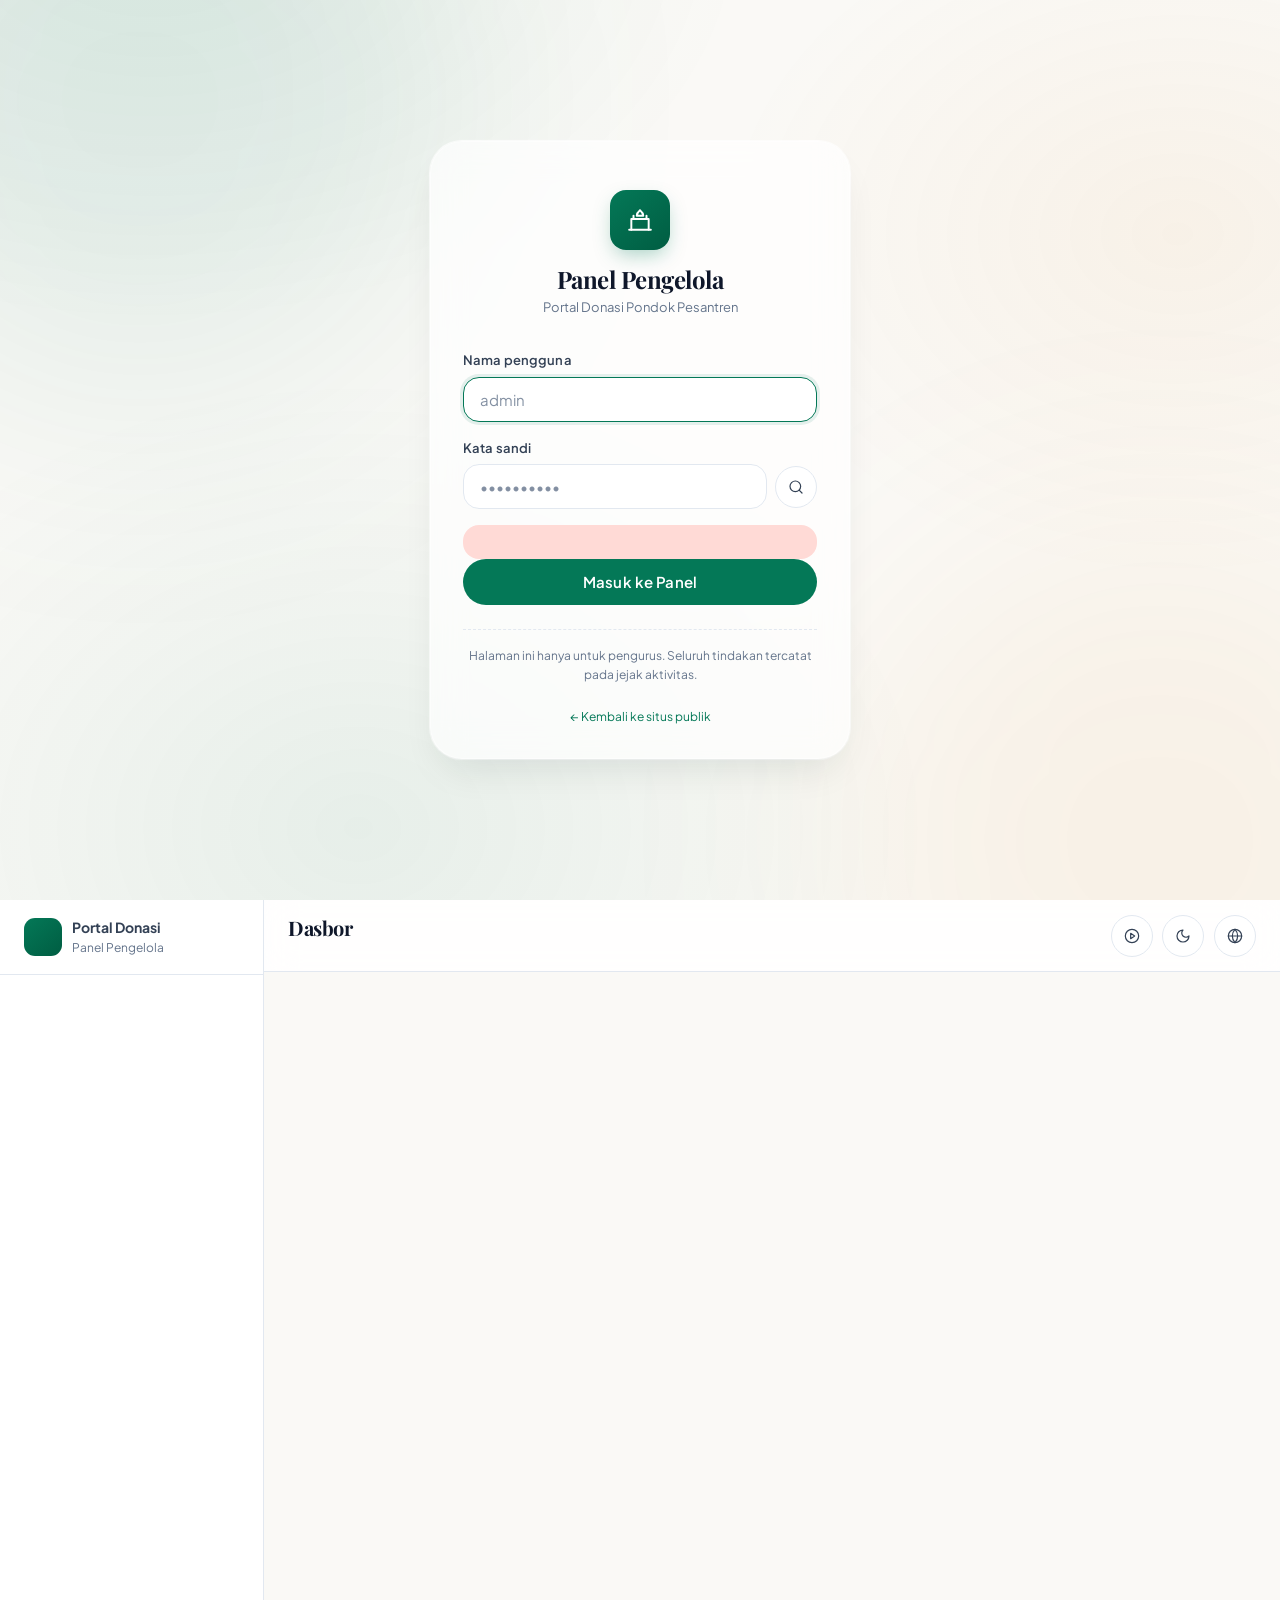
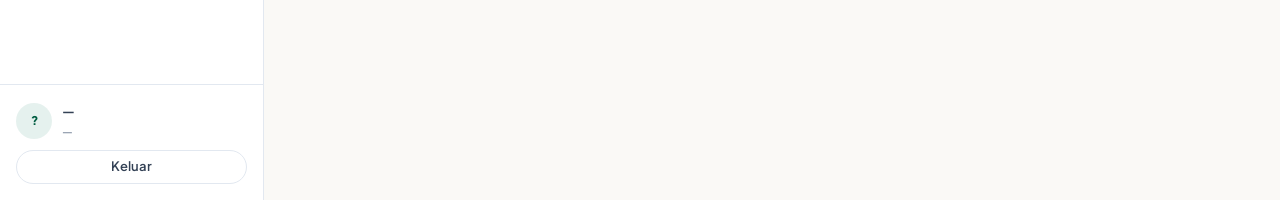
==== panel/index.html @ 5d36522c "Pemasangan pertama" ====
<!DOCTYPE html>
<html lang="id" data-tema="terang">
<head>
<meta charset="utf-8">
<meta name="viewport" content="width=device-width, initial-scale=1">
<title>Panel Pengelola — Portal Donasi</title>
<meta name="robots" content="noindex, nofollow">
<meta name="theme-color" content="#047857">
<link rel="icon" href="data:image/svg+xml,<svg xmlns='http://www.w3.org/2000/svg' viewBox='0 0 100 100'><text y='.9em' font-size='90'>🕌</text></svg>">

<link rel="preconnect" href="https://fonts.googleapis.com">
<link rel="preconnect" href="https://fonts.gstatic.com" crossorigin>
<link href="https://fonts.googleapis.com/css2?family=Playfair+Display:wght@600;700&family=Plus+Jakarta+Sans:wght@400;500;600;700;800&display=swap" rel="stylesheet">
<link rel="stylesheet" href="../assets/css/base.css">
<link rel="stylesheet" href="panel.css">
</head>

<body class="panel-body">

<!-- ======================================================= LAYAR MASUK -->
<div id="layar-masuk" class="masuk-layar" hidden>
  <div class="masuk-latar" aria-hidden="true">
    <span class="masuk-cahaya masuk-cahaya-1"></span>
    <span class="masuk-cahaya masuk-cahaya-2"></span>
  </div>

  <div class="masuk-kartu kaca">
    <div class="masuk-kepala">
      <span class="masuk-lambang" id="masuk-lambang"></span>
      <h1 id="masuk-judul">Panel Pengelola</h1>
      <p class="redup kecil" id="masuk-sub">Portal Donasi Pondok Pesantren</p>
    </div>

    <form id="form-masuk" novalidate>
      <div class="bidang">
        <label for="m-username">Nama pengguna</label>
        <input type="text" id="m-username" name="username" autocomplete="username"
               placeholder="admin" required autocapitalize="none" spellcheck="false">
      </div>

      <div class="bidang">
        <label for="m-sandi">Kata sandi</label>
        <div class="bidang-gabung">
          <input type="password" id="m-sandi" name="password" autocomplete="current-password"
                 placeholder="••••••••••" required>
          <button type="button" class="tombol-bulat" id="m-lihat" aria-label="Tampilkan kata sandi"></button>
        </div>
      </div>

      <div class="pesan pesan-galat" id="m-galat" hidden></div>

      <button type="submit" class="tombol tombol-primer tombol-penuh" id="m-kirim">Masuk ke Panel</button>
    </form>

    <div class="masuk-kaki">
      <p class="mini redup" id="masuk-catatan"></p>
      <a class="mini" href="../index.html">← Kembali ke situs publik</a>
    </div>
  </div>
</div>

<!-- ====================================================== KERANGKA PANEL -->
<div id="kerangka" class="panel-kerangka" hidden>

  <aside class="sisi" id="sisi">
    <div class="sisi-kepala">
      <span class="sisi-lambang" id="sisi-lambang"></span>
      <span class="lajur" style="min-width:0">
        <b id="sisi-nama">Portal Donasi</b>
        <span class="mini redup">Panel Pengelola</span>
      </span>
      <button type="button" class="tombol-bulat hanya-hp" id="sisi-tutup" aria-label="Tutup menu"></button>
    </div>

    <nav class="sisi-menu" id="sisi-menu" aria-label="Menu panel"></nav>

    <div class="sisi-kaki">
      <div class="baris" style="gap:.6rem">
        <span class="avatar" id="aku-avatar">?</span>
        <span class="lajur tumbuh" style="min-width:0">
          <b class="kecil" id="aku-nama">—</b>
          <span class="mini redup" id="aku-peran">—</span>
        </span>
      </div>
      <button type="button" class="tombol tombol-lembut tombol-penuh tombol-kecil" id="tombol-keluar">Keluar</button>
    </div>
  </aside>

  <div class="tirai" id="tirai" hidden></div>

  <div class="utama">
    <header class="bar">
      <button type="button" class="tombol-bulat hanya-hp" id="sisi-buka" aria-label="Buka menu"></button>
      <div class="lajur tumbuh" style="min-width:0">
        <h1 id="bar-judul">Dasbor</h1>
        <p class="mini redup" id="bar-sub"></p>
      </div>
      <button type="button" class="tombol-bulat" id="tombol-segar" aria-label="Muat ulang data"></button>
      <button type="button" class="tombol-bulat" id="tombol-tema" aria-label="Ganti tema"></button>
      <a class="tombol-bulat" href="../index.html" target="_blank" rel="noopener" aria-label="Lihat situs publik" id="tombol-situs"></a>
    </header>

    <main id="isi" class="isi" tabindex="-1"></main>
  </div>
</div>

<div id="toast-wadah"></div>
<div id="modal-wadah"></div>

<script src="../assets/js/config.js"></script>
<script src="../assets/js/api.js"></script>
<script src="../assets/js/ui.js"></script>
<script src="js/inti.js"></script>
<script src="js/dashboard.js"></script>
<script src="js/donasi.js"></script>
<script src="js/program.js"></script>
<script src="js/konten.js"></script>
<script src="js/crm.js"></script>
<script src="js/sistem.js"></script>
<script src="js/mulai.js"></script>
</body>
</html>
---- assets/css/base.css ----
/* ============================================================================
   base.css — Fondasi Desain "Hikmah Modern Sanctuary"
   ----------------------------------------------------------------------------
   Seluruh warna, ukuran huruf, jarak, dan lengkungan diambil langsung dari
   DESIGN.md dan dipakai sebagai CSS variable. Berkas lain hanya MEMAKAI token
   di sini, tidak pernah menulis nilai warna atau ukuran sendiri.
   ============================================================================ */

/* ---------------------------------------------------------------- Token */
:root {
  /* Kanvas & permukaan */
  --canvas: #FAF9F6;
  --canvas-alt: #F8FAFC;
  --permukaan: #FFFFFF;
  --permukaan-lembut: #F1F5F9;

  /* Warna merek */
  --primer: #047857;
  --primer-pekat: #005D42;
  --primer-terang: #10B981;
  --primer-samar: rgba(4, 120, 87, 0.10);
  --emas: #D97706;
  --emas-tua: #CA8A04;
  --emas-samar: rgba(217, 119, 6, 0.12);

  /* Teks */
  --teks: #334155;
  --teks-kuat: #0F172A;
  --teks-redup: #64748B;
  --teks-balik: #FFFFFF;

  /* Garis & status */
  --garis: #E2E8F0;
  --garis-lembut: rgba(15, 23, 42, 0.06);
  --sukses: #047857;
  --sukses-latar: #ECFDF5;
  --galat: #BA1A1A;
  --galat-latar: #FFDAD6;
  --ingat: #B45309;
  --ingat-latar: #FEF3C7;

  /* Kaca */
  --kaca: rgba(255, 255, 255, 0.70);
  --kaca-tepi: rgba(255, 255, 255, 0.50);
  --kaca-tinggi: rgba(255, 255, 255, 0.85);
  --blur: 16px;
  --blur-tinggi: 24px;

  /* Cahaya latar */
  --sinar-primer: rgba(4, 120, 87, 0.08);
  --sinar-emas: rgba(217, 119, 6, 0.06);

  /* Bayangan */
  --bayang-1: 0 10px 30px -10px rgba(4, 120, 87, 0.08);
  --bayang-2: 0 20px 40px -15px rgba(2, 44, 34, 0.12), 0 0 1px 1px rgba(255, 255, 255, 0.8);
  --bayang-tombol: 0 8px 20px -4px rgba(4, 120, 87, 0.35);
  --bayang-emas: 0 8px 20px -4px rgba(217, 119, 6, 0.32);

  /* Lengkungan */
  --r-sm: 0.5rem;
  --r-md: 1rem;
  --r-lg: 1.5rem;
  --r-xl: 2rem;
  --r-2xl: 3rem;
  --r-pil: 9999px;

  /* Jarak */
  --s-xs: 0.25rem;
  --s-sm: 0.5rem;
  --s-md: 1rem;
  --s-lg: 1.5rem;
  --s-xl: 2rem;
  --s-2xl: 3rem;
  --s-3xl: 4.5rem;
  --tepi: 2rem;
  --tepi-hp: 1rem;
  --selang: 1.5rem;

  /* Huruf */
  --judul: 'Playfair Display', Georgia, 'Times New Roman', serif;
  --badan: 'Plus Jakarta Sans', 'Inter', system-ui, -apple-system, 'Segoe UI', sans-serif;

  --lebar-maks: 1280px;
  --tinggi-navbar: 72px;
}

/* ---------------------------------------------------------------- Gelap */
:root[data-tema="gelap"] {
  --canvas: #022C22;
  --canvas-alt: #0F172A;
  --permukaan: rgba(255, 255, 255, 0.045);
  --permukaan-lembut: rgba(255, 255, 255, 0.07);

  --primer: #10B981;
  --primer-pekat: #047857;
  --primer-terang: #34D399;
  --primer-samar: rgba(16, 185, 129, 0.14);
  --emas: #F59E0B;
  --emas-tua: #EAB308;
  --emas-samar: rgba(245, 158, 11, 0.16);

  --teks: #E2E8F0;
  --teks-kuat: #F8FAFC;
  --teks-redup: #94A3B8;

  --garis: rgba(255, 255, 255, 0.12);
  --garis-lembut: rgba(255, 255, 255, 0.08);
  --sukses-latar: rgba(16, 185, 129, 0.14);
  --galat: #FF8A80;
  --galat-latar: rgba(255, 138, 128, 0.14);
  --ingat: #FBBF24;
  --ingat-latar: rgba(251, 191, 36, 0.14);

  --kaca: rgba(255, 255, 255, 0.06);
  --kaca-tepi: rgba(255, 255, 255, 0.12);
  --kaca-tinggi: rgba(255, 255, 255, 0.10);

  --sinar-primer: rgba(16, 185, 129, 0.10);
  --sinar-emas: rgba(245, 158, 11, 0.07);

  --bayang-1: 0 10px 30px -10px rgba(0, 0, 0, 0.5);
  --bayang-2: 0 20px 40px -15px rgba(0, 0, 0, 0.55);
  --bayang-tombol: 0 8px 20px -4px rgba(16, 185, 129, 0.28);
  --bayang-emas: 0 8px 20px -4px rgba(245, 158, 11, 0.26);
}

/* ---------------------------------------------------------------- Dasar */
*, *::before, *::after { box-sizing: border-box; }

html { -webkit-text-size-adjust: 100%; scroll-behavior: smooth; }

body {
  margin: 0;
  background: var(--canvas);
  color: var(--teks);
  font-family: var(--badan);
  font-size: 16px;
  line-height: 1.6;
  -webkit-font-smoothing: antialiased;
  overflow-x: hidden;
}

/* Cahaya latar lembut di belakang seluruh halaman */
body::before {
  content: '';
  position: fixed;
  inset: 0;
  z-index: 0;
  pointer-events: none;
  background:
    radial-gradient(60rem 40rem at 12% -8%, var(--sinar-primer), transparent 62%),
    radial-gradient(48rem 36rem at 92% 26%, var(--sinar-emas), transparent 60%),
    radial-gradient(56rem 44rem at 28% 92%, var(--sinar-primer), transparent 64%);
}
:root[data-tema="gelap"] body {
  background: linear-gradient(170deg, #022C22 0%, #04362A 45%, #0F172A 100%);
  background-attachment: fixed;
}

h1, h2, h3, h4 {
  font-family: var(--judul);
  color: var(--teks-kuat);
  font-weight: 700;
  margin: 0 0 var(--s-sm);
  line-height: 1.2;
  letter-spacing: -0.015em;
}
h1 { font-size: clamp(2.125rem, 5vw, 3.5rem); line-height: 1.12; letter-spacing: -0.02em; }
h2 { font-size: clamp(1.75rem, 3.4vw, 2.5rem); }
h3 { font-size: 1.75rem; }
h4 { font-family: var(--badan); font-size: 1.375rem; font-weight: 700; }

p { margin: 0 0 var(--s-md); }
a { color: var(--primer); text-decoration: none; }
a:hover { text-decoration: underline; }
img { max-width: 100%; display: block; }

/* Angka donasi tidak boleh bergeser saat berubah */
.angka, .nominal, .statistik-nilai, .progres-teks, td.angka {
  font-variant-numeric: tabular-nums;
  font-feature-settings: 'tnum' 1;
}

::selection { background: var(--primer); color: #fff; }

:focus-visible {
  outline: 3px solid var(--primer);
  outline-offset: 2px;
  border-radius: var(--r-sm);
}

/* ---------------------------------------------------------------- Tata letak */
.wadah {
  width: 100%;
  max-width: var(--lebar-maks);
  margin: 0 auto;
  padding: 0 var(--tepi-hp);
  position: relative;
  z-index: 1;
}
@media (min-width: 1024px) { .wadah { padding: 0 var(--tepi); } }

.bagian { padding: var(--s-2xl) 0; position: relative; z-index: 1; }
@media (min-width: 768px) { .bagian { padding: var(--s-3xl) 0; } }

.bagian-alt { background: var(--canvas-alt); }
:root[data-tema="gelap"] .bagian-alt { background: rgba(255, 255, 255, 0.02); }

.kisi { display: grid; gap: var(--selang); }
.kisi-2 { grid-template-columns: 1fr; }
.kisi-3 { grid-template-columns: 1fr; }
.kisi-4 { grid-template-columns: 1fr; }
@media (min-width: 640px) {
  .kisi-2, .kisi-4 { grid-template-columns: repeat(2, 1fr); }
}
@media (min-width: 1024px) {
  .kisi-3 { grid-template-columns: repeat(3, 1fr); }
  .kisi-4 { grid-template-columns: repeat(4, 1fr); }
}

.lajur { display: flex; flex-direction: column; }
.baris { display: flex; align-items: center; gap: var(--s-sm); }
.baris-sela { display: flex; align-items: center; justify-content: space-between; gap: var(--s-md); flex-wrap: wrap; }
.tumbuh { flex: 1; }

/* ---------------------------------------------------------------- Kaca */
.kaca {
  background: var(--kaca);
  border: 1px solid var(--kaca-tepi);
  backdrop-filter: blur(var(--blur));
  -webkit-backdrop-filter: blur(var(--blur));
  border-radius: var(--r-lg);
  box-shadow: var(--bayang-1);
}
.kaca-tinggi {
  background: var(--kaca-tinggi);
  border: 1px solid var(--kaca-tepi);
  backdrop-filter: blur(var(--blur-tinggi));
  -webkit-backdrop-filter: blur(var(--blur-tinggi));
  border-radius: var(--r-lg);
  box-shadow: var(--bayang-2);
}
:root[data-tema="gelap"] .kaca,
:root[data-tema="gelap"] .kaca-tinggi { box-shadow: var(--bayang-1), inset 0 1px 1px rgba(255, 255, 255, 0.08); }

.kartu {
  background: var(--permukaan);
  border: 1px solid var(--garis);
  border-radius: var(--r-lg);
  box-shadow: var(--bayang-1);
  transition: box-shadow .25s ease, transform .25s ease;
}
.kartu-naik:hover { box-shadow: var(--bayang-2); transform: translateY(-3px); }
.kartu-isi { padding: var(--s-lg); }

/* ---------------------------------------------------------------- Tombol */
.tombol {
  display: inline-flex;
  align-items: center;
  justify-content: center;
  gap: var(--s-sm);
  padding: 0.8rem 1.6rem;
  border-radius: var(--r-pil);
  border: 1.5px solid transparent;
  font-family: var(--badan);
  font-size: 0.9375rem;
  font-weight: 600;
  letter-spacing: 0.01em;
  cursor: pointer;
  text-decoration: none;
  transition: transform .18s ease, box-shadow .25s ease, background .2s ease, color .2s ease;
  line-height: 1.2;
}
.tombol:hover { text-decoration: none; }
.tombol:active { transform: scale(0.98); }
.tombol[disabled], .tombol[aria-disabled="true"] { opacity: .55; cursor: not-allowed; transform: none; }

.tombol-primer { background: var(--primer); color: #fff; }
.tombol-primer:hover { box-shadow: var(--bayang-tombol); }
:root[data-tema="gelap"] .tombol-primer { color: #03241B; }

.tombol-emas {
  background: linear-gradient(100deg, var(--emas), var(--emas-tua));
  color: #fff;
}
:root[data-tema="gelap"] .tombol-emas { color: #2F1500; }
.tombol-emas:hover { box-shadow: var(--bayang-emas); }

.tombol-hantu {
  background: transparent;
  color: var(--primer);
  border-color: var(--primer);
}
.tombol-hantu:hover { background: var(--primer-samar); }

.tombol-lembut {
  background: var(--permukaan);
  color: var(--teks);
  border-color: var(--garis);
}
.tombol-lembut:hover { background: var(--permukaan-lembut); }

.tombol-kecil { padding: 0.5rem 1rem; font-size: 0.8125rem; }
.tombol-penuh { width: 100%; }

.tombol-bulat {
  width: 42px; height: 42px; padding: 0;
  border-radius: var(--r-pil);
  background: var(--permukaan);
  border: 1px solid var(--garis);
  color: var(--teks);
  display: inline-flex; align-items: center; justify-content: center;
  cursor: pointer;
}
.tombol-bulat:hover { background: var(--permukaan-lembut); }

/* ---------------------------------------------------------------- Lencana */
.lencana {
  display: inline-flex;
  align-items: center;
  gap: var(--s-xs);
  padding: 0.3rem 0.75rem;
  border-radius: var(--r-pil);
  font-size: 0.75rem;
  font-weight: 700;
  letter-spacing: 0.03em;
  background: var(--primer-samar);
  color: var(--primer);
  white-space: nowrap;
}
.lencana-emas { background: var(--emas-samar); color: var(--emas); }
.lencana-netral { background: var(--permukaan-lembut); color: var(--teks-redup); }
.lencana-sukses { background: var(--sukses-latar); color: var(--sukses); }
.lencana-ingat { background: var(--ingat-latar); color: var(--ingat); }
.lencana-galat { background: var(--galat-latar); color: var(--galat); }

.label-atas {
  font-size: 0.6875rem;
  font-weight: 700;
  letter-spacing: 0.12em;
  text-transform: uppercase;
  color: var(--primer);
  margin-bottom: var(--s-xs);
  display: block;
}

/* ---------------------------------------------------------------- Formulir */
.bidang { display: flex; flex-direction: column; gap: 0.375rem; margin-bottom: var(--s-md); }
.bidang > label {
  font-size: 0.8125rem;
  font-weight: 600;
  color: var(--teks);
  letter-spacing: 0.01em;
}
.bidang .bantu { font-size: 0.75rem; color: var(--teks-redup); }
.bidang .galat-pesan { font-size: 0.75rem; color: var(--galat); font-weight: 600; }
.wajib { color: var(--galat); }

input[type="text"], input[type="email"], input[type="tel"], input[type="number"],
input[type="date"], input[type="search"], input[type="password"], select, textarea {
  width: 100%;
  padding: 0.75rem 1rem;
  font-family: var(--badan);
  font-size: 0.9375rem;
  color: var(--teks);
  background: var(--permukaan);
  border: 1.5px solid var(--garis);
  border-radius: var(--r-md);
  transition: border-color .2s ease, box-shadow .2s ease;
}
textarea { border-radius: var(--r-md); resize: vertical; min-height: 92px; }
input:focus, select:focus, textarea:focus {
  outline: none;
  border-color: var(--primer);
  box-shadow: 0 0 0 3px var(--primer-samar);
}
input[aria-invalid="true"], textarea[aria-invalid="true"] { border-color: var(--galat); }
input::placeholder, textarea::placeholder { color: var(--teks-redup); opacity: .8; }

.centang { display: flex; align-items: flex-start; gap: var(--s-sm); cursor: pointer; }
.centang input { width: 18px; height: 18px; accent-color: var(--primer); margin-top: 2px; flex: none; cursor: pointer; }
.centang span { font-size: 0.8125rem; color: var(--teks); }

/* Chip nominal cepat */
.chip-nominal {
  padding: 0.65rem 0.5rem;
  border-radius: var(--r-pil);
  border: 1.5px solid var(--kaca-tepi);
  background: var(--kaca);
  color: var(--teks);
  font-weight: 600;
  font-size: 0.875rem;
  font-variant-numeric: tabular-nums;
  cursor: pointer;
  transition: all .18s ease;
}
.chip-nominal:hover { border-color: var(--primer); color: var(--primer); }
.chip-nominal[aria-pressed="true"] {
  background: var(--primer);
  color: #fff;
  border-color: var(--primer);
  box-shadow: 0 0 0 2px var(--primer), 0 4px 12px rgba(4, 120, 87, .2);
}
:root[data-tema="gelap"] .chip-nominal[aria-pressed="true"] { color: #03241B; }

/* Tab kategori bergaya pil */
.tab-pil {
  display: inline-flex;
  gap: 2px;
  padding: 4px;
  border-radius: var(--r-pil);
  background: rgba(15, 23, 42, 0.04);
  overflow-x: auto;
  max-width: 100%;
  scrollbar-width: none;
}
.tab-pil::-webkit-scrollbar { display: none; }
:root[data-tema="gelap"] .tab-pil { background: rgba(255, 255, 255, 0.05); }
.tab-pil button {
  padding: 0.5rem 1rem;
  border: 0;
  border-radius: var(--r-pil);
  background: transparent;
  color: var(--teks-redup);
  font-family: var(--badan);
  font-size: 0.8125rem;
  font-weight: 600;
  cursor: pointer;
  white-space: nowrap;
  transition: all .2s ease;
}
.tab-pil button:hover { color: var(--teks); }
.tab-pil button[aria-selected="true"] {
  background: var(--permukaan);
  color: var(--primer);
  box-shadow: 0 2px 8px rgba(0, 0, 0, .06);
}
:root[data-tema="gelap"] .tab-pil button[aria-selected="true"] { background: rgba(255, 255, 255, .12); }

/* ---------------------------------------------------------------- Progres */
.progres {
  height: 8px;
  border-radius: var(--r-pil);
  background: var(--permukaan-lembut);
  overflow: hidden;
}
.progres > i {
  display: block;
  height: 100%;
  border-radius: var(--r-pil);
  background: linear-gradient(90deg, var(--primer), var(--primer-terang));
  width: 0;
  transition: width .9s cubic-bezier(.22, 1, .36, 1);
}
.progres-emas > i { background: linear-gradient(90deg, var(--emas), var(--emas-tua)); }

/* ---------------------------------------------------------------- Ikon */
.ikon { width: 20px; height: 20px; flex: none; fill: none; stroke: currentColor; stroke-width: 1.8; stroke-linecap: round; stroke-linejoin: round; }
.ikon-sm { width: 16px; height: 16px; }
.ikon-lg { width: 26px; height: 26px; }
.ikon-wadah {
  width: 48px; height: 48px;
  border-radius: var(--r-pil);
  display: inline-flex; align-items: center; justify-content: center;
  background: var(--primer-samar); color: var(--primer);
  flex: none;
}
.ikon-wadah-emas { background: var(--emas-samar); color: var(--emas); }

/* ---------------------------------------------------------------- Pesan */
.pesan {
  display: flex;
  gap: var(--s-sm);
  padding: var(--s-md);
  border-radius: var(--r-md);
  font-size: 0.875rem;
  border: 1px solid transparent;
}
.pesan-info { background: var(--primer-samar); color: var(--primer); border-color: var(--primer-samar); }
.pesan-ingat { background: var(--ingat-latar); color: var(--ingat); }
.pesan-galat { background: var(--galat-latar); color: var(--galat); }
.pesan-sukses { background: var(--sukses-latar); color: var(--sukses); }

/* Toast */
#toast-wadah {
  position: fixed;
  left: 50%;
  bottom: 24px;
  transform: translateX(-50%);
  z-index: 200;
  display: flex;
  flex-direction: column;
  gap: var(--s-sm);
  width: min(440px, calc(100vw - 32px));
  pointer-events: none;
}
.toast {
  pointer-events: auto;
  padding: 0.85rem 1.1rem;
  border-radius: var(--r-md);
  background: var(--teks-kuat);
  color: #fff;
  font-size: 0.875rem;
  box-shadow: var(--bayang-2);
  display: flex;
  gap: var(--s-sm);
  align-items: flex-start;
  animation: naik .28s cubic-bezier(.22, 1, .36, 1);
}
.toast-galat { background: var(--galat); }
.toast-sukses { background: var(--primer); }
@keyframes naik { from { opacity: 0; transform: translateY(12px); } to { opacity: 1; transform: none; } }

/* ---------------------------------------------------------------- Rangka muat */
.rangka {
  background: linear-gradient(90deg, var(--permukaan-lembut) 25%, var(--garis) 37%, var(--permukaan-lembut) 63%);
  background-size: 400% 100%;
  animation: geser 1.4s ease infinite;
  border-radius: var(--r-sm);
  color: transparent !important;
}
@keyframes geser { from { background-position: 100% 50%; } to { background-position: 0 50%; } }
.rangka-baris { height: 14px; margin-bottom: 8px; }
.rangka-kartu { height: 320px; border-radius: var(--r-lg); }

/* ---------------------------------------------------------------- Lain-lain */
.sr-only {
  position: absolute; width: 1px; height: 1px; padding: 0; margin: -1px;
  overflow: hidden; clip: rect(0, 0, 0, 0); white-space: nowrap; border: 0;
}
.lewati {
  position: absolute; top: -60px; left: 16px; z-index: 300;
  background: var(--primer); color: #fff; padding: 0.7rem 1.2rem;
  border-radius: var(--r-pil); font-weight: 600;
}
.lewati:focus { top: 12px; }

.potong-2 { display: -webkit-box; -webkit-line-clamp: 2; -webkit-box-orient: vertical; overflow: hidden; }
.potong-3 { display: -webkit-box; -webkit-line-clamp: 3; -webkit-box-orient: vertical; overflow: hidden; }

.redup { color: var(--teks-redup); }
.kecil { font-size: 0.8125rem; }
.mini { font-size: 0.75rem; }
.tebal { font-weight: 700; }
.tengah { text-align: center; }
.mono { font-family: ui-monospace, 'SF Mono', 'JetBrains Mono', Menlo, monospace; letter-spacing: 0.02em; }

hr.pemisah { border: 0; border-top: 1px solid var(--garis); margin: var(--s-lg) 0; }

@media (prefers-reduced-motion: reduce) {
  *, *::before, *::after {
    animation-duration: .001ms !important;
    animation-iteration-count: 1 !important;
    transition-duration: .001ms !important;
    scroll-behavior: auto !important;
  }
}
---- panel/panel.css ----
/* ============================================================================
   panel.css — Panel Pengelola
   Memakai seluruh token dari base.css; tidak ada warna baru yang ditulis
   langsung, supaya tema terang/gelap dan identitas visual tetap satu sistem.
   ============================================================================ */

.panel-body { background: var(--canvas); }

/* ============================================================== LAYAR MASUK */

.masuk-layar {
  min-height: 100dvh;
  display: grid;
  place-items: center;
  padding: var(--s-lg);
  position: relative;
  overflow: hidden;
}

.masuk-latar { position: absolute; inset: 0; pointer-events: none; }
.masuk-cahaya {
  position: absolute;
  width: 640px; height: 640px;
  border-radius: 50%;
  filter: blur(120px);
}
.masuk-cahaya-1 { top: -220px; left: -180px; background: var(--sinar-primer); }
.masuk-cahaya-2 { bottom: -260px; right: -200px; background: var(--sinar-emas); }

.masuk-kartu {
  position: relative;
  width: 100%;
  max-width: 420px;
  padding: var(--s-2xl) var(--s-xl) var(--s-xl);
  border-radius: var(--r-xl);
  box-shadow: var(--bayang-2);
}

.masuk-kepala { text-align: center; margin-bottom: var(--s-xl); }
.masuk-lambang {
  width: 60px; height: 60px;
  margin: 0 auto var(--s-md);
  display: grid; place-items: center;
  border-radius: var(--r-md);
  background: linear-gradient(140deg, var(--primer), var(--primer-pekat));
  color: #fff;
  box-shadow: var(--bayang-tombol);
  overflow: hidden;
}
.masuk-lambang img { width: 100%; height: 100%; object-fit: cover; }
.masuk-kepala h1 { font-size: 1.5rem; margin: 0 0 .25rem; }

.bidang-gabung { display: flex; gap: .5rem; align-items: center; }
.bidang-gabung input { flex: 1; }

.masuk-kaki {
  margin-top: var(--s-lg);
  padding-top: var(--s-md);
  border-top: 1px dashed var(--garis);
  display: flex; flex-direction: column; gap: .4rem; align-items: center;
  text-align: center;
}

/* =============================================================== KERANGKA */

.panel-kerangka { display: flex; min-height: 100dvh; }

.sisi {
  width: 264px;
  flex: none;
  display: flex;
  flex-direction: column;
  background: var(--permukaan);
  border-right: 1px solid var(--garis);
  position: sticky;
  top: 0;
  height: 100dvh;
  z-index: 60;
}

.sisi-kepala {
  display: flex; align-items: center; gap: .6rem;
  padding: var(--s-md) var(--s-md) var(--s-md) var(--s-lg);
  border-bottom: 1px solid var(--garis);
  min-height: var(--tinggi-navbar);
}
.sisi-lambang {
  width: 38px; height: 38px; flex: none;
  display: grid; place-items: center;
  border-radius: 11px;
  background: linear-gradient(140deg, var(--primer), var(--primer-pekat));
  color: #fff;
  overflow: hidden;
}
.sisi-lambang img { width: 100%; height: 100%; object-fit: cover; }
.sisi-kepala b { font-size: .875rem; display: block; overflow: hidden; text-overflow: ellipsis; white-space: nowrap; }

.sisi-menu { flex: 1; overflow-y: auto; padding: var(--s-md) var(--s-sm); }
.sisi-grup {
  font-size: .625rem; font-weight: 800; letter-spacing: .14em; text-transform: uppercase;
  color: var(--teks-redup);
  padding: var(--s-md) var(--s-md) .4rem;
}
.sisi-menu a {
  display: flex; align-items: center; gap: .65rem;
  padding: .6rem .75rem;
  border-radius: var(--r-sm);
  color: var(--teks);
  font-size: .875rem; font-weight: 600;
  margin-bottom: 2px;
  transition: background .15s ease, color .15s ease;
}
.sisi-menu a:hover { background: var(--permukaan-lembut); text-decoration: none; }
.sisi-menu a[aria-current="page"] { background: var(--primer-samar); color: var(--primer-pekat); }
.sisi-menu a svg { flex: none; opacity: .75; }
.sisi-menu a[aria-current="page"] svg { opacity: 1; }
.sisi-menu .hitung {
  margin-left: auto;
  font-size: .6875rem; font-weight: 800;
  background: var(--emas-samar); color: var(--emas);
  padding: 1px 7px; border-radius: var(--r-pil);
  font-variant-numeric: tabular-nums;
}

.sisi-kaki {
  padding: var(--s-md);
  border-top: 1px solid var(--garis);
  display: flex; flex-direction: column; gap: .6rem;
}
.avatar {
  width: 36px; height: 36px; flex: none;
  display: grid; place-items: center;
  border-radius: var(--r-pil);
  background: var(--primer-samar); color: var(--primer-pekat);
  font-size: .75rem; font-weight: 800;
}

.utama { flex: 1; min-width: 0; display: flex; flex-direction: column; }

.bar {
  position: sticky; top: 0; z-index: 50;
  display: flex; align-items: center; gap: .6rem;
  min-height: var(--tinggi-navbar);
  padding: var(--s-sm) var(--s-lg);
  background: var(--kaca-tinggi);
  backdrop-filter: blur(var(--blur));
  -webkit-backdrop-filter: blur(var(--blur));
  border-bottom: 1px solid var(--garis);
}
.bar h1 { font-size: 1.25rem; margin: 0; line-height: 1.2; }

.isi { padding: var(--s-lg); flex: 1; }
.isi:focus { outline: none; }

.tirai {
  position: fixed; inset: 0; z-index: 55;
  background: rgba(2, 44, 34, .45);
  backdrop-filter: blur(2px);
}

.hanya-hp { display: none; }

/* ============================================================== KOMPONEN */

.panel-kartu {
  background: var(--permukaan);
  border: 1px solid var(--garis);
  border-radius: var(--r-lg);
  padding: var(--s-lg);
}
.panel-kartu + .panel-kartu { margin-top: var(--s-lg); }
.kartu-kepala {
  display: flex; align-items: center; gap: var(--s-sm); flex-wrap: wrap;
  margin-bottom: var(--s-md);
}
.kartu-kepala h2 { font-size: 1.0625rem; margin: 0; font-family: var(--badan); font-weight: 700; }
.kartu-kepala .aksi { margin-left: auto; display: flex; gap: .4rem; flex-wrap: wrap; }

/* ---- KPI ---- */
.kpi-kisi { display: grid; gap: var(--selang); grid-template-columns: repeat(2, 1fr); }
.kpi {
  background: var(--permukaan);
  border: 1px solid var(--garis);
  border-radius: var(--r-lg);
  padding: var(--s-lg);
  display: flex; flex-direction: column; gap: .35rem;
  position: relative; overflow: hidden;
}
.kpi::after {
  content: ''; position: absolute; inset: auto -30px -40px auto;
  width: 120px; height: 120px; border-radius: 50%;
  background: var(--sinar-primer);
}
.kpi-label { font-size: .75rem; font-weight: 700; color: var(--teks-redup); letter-spacing: .02em; }
.kpi-nilai {
  font-size: clamp(1.25rem, 2.6vw, 1.75rem);
  font-weight: 800; color: var(--teks-kuat);
  font-variant-numeric: tabular-nums; letter-spacing: -.02em;
  position: relative;
}
.kpi-kaki { font-size: .75rem; color: var(--teks-redup); position: relative; }
.kpi-naik { color: var(--sukses); font-weight: 700; }
.kpi-turun { color: var(--galat); font-weight: 700; }
.kpi-klik { cursor: pointer; text-align: left; width: 100%; font-family: inherit; }
.kpi-klik:hover { border-color: var(--primer); }

/* ---- Tabel ---- */
.tabel-bungkus {
  overflow-x: auto;
  border: 1px solid var(--garis);
  border-radius: var(--r-md);
  background: var(--permukaan);
}
table.tabel { width: 100%; border-collapse: collapse; font-size: .8125rem; }
table.tabel th {
  text-align: left; font-weight: 700; color: var(--teks-redup);
  font-size: .6875rem; letter-spacing: .08em; text-transform: uppercase;
  padding: .7rem .85rem; background: var(--permukaan-lembut);
  border-bottom: 1px solid var(--garis); white-space: nowrap;
}
table.tabel td {
  padding: .7rem .85rem; border-bottom: 1px solid var(--garis-lembut);
  vertical-align: middle;
}
table.tabel tbody tr:last-child td { border-bottom: 0; }
table.tabel tbody tr:hover { background: var(--permukaan-lembut); }
table.tabel .angka { font-variant-numeric: tabular-nums; white-space: nowrap; }
table.tabel .kanan { text-align: right; }
table.tabel .mono { font-family: ui-monospace, 'SF Mono', Menlo, monospace; font-size: .75rem; }
table.tabel .baris-tanda { box-shadow: inset 3px 0 0 var(--ingat); }
.tabel-kosong { padding: var(--s-2xl) var(--s-lg); text-align: center; color: var(--teks-redup); }

/* ---- Saringan ---- */
.saring {
  display: flex; gap: .5rem; flex-wrap: wrap; align-items: center;
  margin-bottom: var(--s-md);
}
.saring input[type="search"], .saring input[type="date"], .saring select {
  width: auto; min-width: 150px; padding: .55rem .8rem; font-size: .8125rem;
}
.saring .tumbuh { flex: 1; min-width: 200px; }

/* ---- Paginasi panel ---- */
.hal {
  display: flex; align-items: center; gap: .3rem; flex-wrap: wrap;
  margin-top: var(--s-md); font-size: .8125rem; color: var(--teks-redup);
}
.hal button {
  min-width: 34px; height: 34px; padding: 0 .5rem;
  border-radius: var(--r-sm); border: 1.5px solid var(--garis);
  background: var(--permukaan); color: var(--teks);
  font-weight: 700; font-size: .8125rem; cursor: pointer;
}
.hal button:hover:not(:disabled) { border-color: var(--primer); color: var(--primer); }
.hal button[aria-current="true"] { background: var(--primer); border-color: var(--primer); color: #fff; }
.hal button:disabled { opacity: .4; cursor: not-allowed; }
.hal span:first-child { margin-right: auto; }

/* ---- Modal ---- */
.modal-latar {
  position: fixed; inset: 0; z-index: 200;
  background: rgba(2, 44, 34, .5);
  backdrop-filter: blur(3px);
  display: grid; place-items: center;
  padding: var(--s-md);
  animation: munculHalus .18s ease;
}
.modal {
  background: var(--permukaan);
  border-radius: var(--r-lg);
  box-shadow: var(--bayang-2);
  width: 100%; max-width: 560px;
  max-height: 90dvh;
  display: flex; flex-direction: column;
}
.modal-lebar { max-width: 880px; }
.modal-kepala {
  display: flex; align-items: center; gap: var(--s-sm);
  padding: var(--s-lg); border-bottom: 1px solid var(--garis);
}
.modal-kepala h2 { margin: 0; font-size: 1.0625rem; font-family: var(--badan); font-weight: 700; }
.modal-isi { padding: var(--s-lg); overflow-y: auto; }
.modal-kaki {
  display: flex; gap: .5rem; justify-content: flex-end; flex-wrap: wrap;
  padding: var(--s-md) var(--s-lg);
  border-top: 1px solid var(--garis);
  background: var(--permukaan-lembut);
  border-radius: 0 0 var(--r-lg) var(--r-lg);
}
@keyframes munculHalus { from { opacity: 0 } to { opacity: 1 } }

/* ---- Saklar ---- */
.saklar { display: inline-flex; align-items: center; gap: .6rem; cursor: pointer; }
.saklar input { position: absolute; opacity: 0; width: 0; height: 0; }
.saklar-rel {
  width: 42px; height: 24px; flex: none;
  border-radius: var(--r-pil);
  background: var(--garis);
  position: relative;
  transition: background .2s ease;
}
.saklar-rel::after {
  content: ''; position: absolute; top: 3px; left: 3px;
  width: 18px; height: 18px; border-radius: 50%;
  background: #fff; box-shadow: 0 1px 3px rgba(0,0,0,.25);
  transition: transform .2s cubic-bezier(.22,1,.36,1);
}
.saklar input:checked + .saklar-rel { background: var(--primer); }
.saklar input:checked + .saklar-rel::after { transform: translateX(18px); }
.saklar input:focus-visible + .saklar-rel { box-shadow: 0 0 0 3px var(--primer-samar); }
.saklar input:disabled + .saklar-rel { opacity: .45; }

/* ---- Grafik sederhana ---- */
.grafik { width: 100%; height: 190px; display: block; }
.grafik-garis { fill: none; stroke: var(--primer); stroke-width: 2.5; stroke-linejoin: round; stroke-linecap: round; }
.grafik-area { fill: var(--primer-samar); }
.grafik-titik { fill: var(--primer); }
.grafik-sumbu { font-size: 9px; fill: var(--teks-redup); }

.batang { display: flex; flex-direction: column; gap: .7rem; }
.batang-butir { display: grid; grid-template-columns: 1fr auto; gap: .25rem .75rem; font-size: .8125rem; }
.batang-rel { grid-column: 1 / -1; height: 8px; border-radius: var(--r-pil); background: var(--permukaan-lembut); overflow: hidden; }
.batang-isi { height: 100%; border-radius: var(--r-pil); background: linear-gradient(90deg, var(--primer), var(--primer-terang)); transition: width .8s cubic-bezier(.22,1,.36,1); }

/* ---- Potongan kecil ---- */
.sela { display: flex; align-items: center; justify-content: space-between; gap: var(--s-sm); }
.mono-kecil { font-family: ui-monospace, 'SF Mono', Menlo, monospace; font-size: .75rem; }
.tag-kecil {
  display: inline-block; padding: 1px 8px; border-radius: var(--r-pil);
  background: var(--permukaan-lembut); color: var(--teks-redup);
  font-size: .6875rem; font-weight: 700; margin: 0 .2rem .2rem 0;
}
.pratinjau-wa {
  background: #DCF8C6; color: #0F172A;
  border-radius: 12px 12px 12px 3px;
  padding: .7rem .85rem;
  font-size: .8125rem; line-height: 1.55;
  white-space: pre-wrap; word-break: break-word;
  max-width: 340px;
  box-shadow: 0 1px 2px rgba(0,0,0,.12);
}
.wa-petak {
  background: #ECE5DD;
  border-radius: var(--r-md);
  padding: var(--s-md);
  display: flex; justify-content: flex-start;
}
.seg {
  display: inline-flex; border: 1.5px solid var(--garis);
  border-radius: var(--r-pil); overflow: hidden; background: var(--permukaan);
}
.seg button {
  padding: .45rem 1rem; border: 0; background: transparent;
  font-family: inherit; font-size: .8125rem; font-weight: 700;
  color: var(--teks-redup); cursor: pointer;
}
.seg button[aria-pressed="true"] { background: var(--primer); color: #fff; }

.wa-lencana { font-size: .6875rem; font-weight: 700; padding: 1px 7px; border-radius: var(--r-pil); white-space: nowrap; }
.wa-ya { background: var(--sukses-latar); color: var(--sukses); }
.wa-tidak { background: var(--galat-latar); color: var(--galat); }
.wa-belum { background: var(--permukaan-lembut); color: var(--teks-redup); }

.kode-blok {
  background: var(--permukaan-lembut);
  border: 1px solid var(--garis);
  border-radius: var(--r-sm);
  padding: .6rem .75rem;
  font-family: ui-monospace, 'SF Mono', Menlo, monospace;
  font-size: .75rem;
  white-space: pre-wrap; word-break: break-all;
  max-height: 240px; overflow: auto;
}

.daftar-pilih { max-height: 340px; overflow-y: auto; border: 1px solid var(--garis); border-radius: var(--r-md); }
.daftar-pilih label {
  display: flex; align-items: center; gap: .6rem;
  padding: .5rem .75rem; border-bottom: 1px solid var(--garis-lembut);
  font-size: .8125rem; cursor: pointer;
}
.daftar-pilih label:last-child { border-bottom: 0; }
.daftar-pilih input { width: 16px; height: 16px; accent-color: var(--primer); flex: none; }

/* ============================================================== RESPONSIF */

@media (min-width: 640px) {
  .kpi-kisi { grid-template-columns: repeat(2, 1fr); }
}
@media (min-width: 900px) {
  .kpi-kisi { grid-template-columns: repeat(4, 1fr); }
  .panel-kisi-2 { display: grid; grid-template-columns: 1.6fr 1fr; gap: var(--selang); align-items: start; }
  .panel-kisi-2 .panel-kartu + .panel-kartu { margin-top: var(--s-lg); }
}

@media (max-width: 899px) {
  .hanya-hp { display: inline-grid; }
  .sisi {
    position: fixed; inset: 0 auto 0 0;
    transform: translateX(-100%);
    transition: transform .25s cubic-bezier(.22,1,.36,1);
    box-shadow: var(--bayang-2);
  }
  .sisi.buka { transform: translateX(0); }
  .isi { padding: var(--s-md); }
  .bar { padding: var(--s-sm) var(--s-md); }
  .bar h1 { font-size: 1.0625rem; }
}

@media (prefers-reduced-motion: reduce) {
  .sisi, .batang-isi, .saklar-rel::after { transition: none; }
  .modal-latar { animation: none; }
}
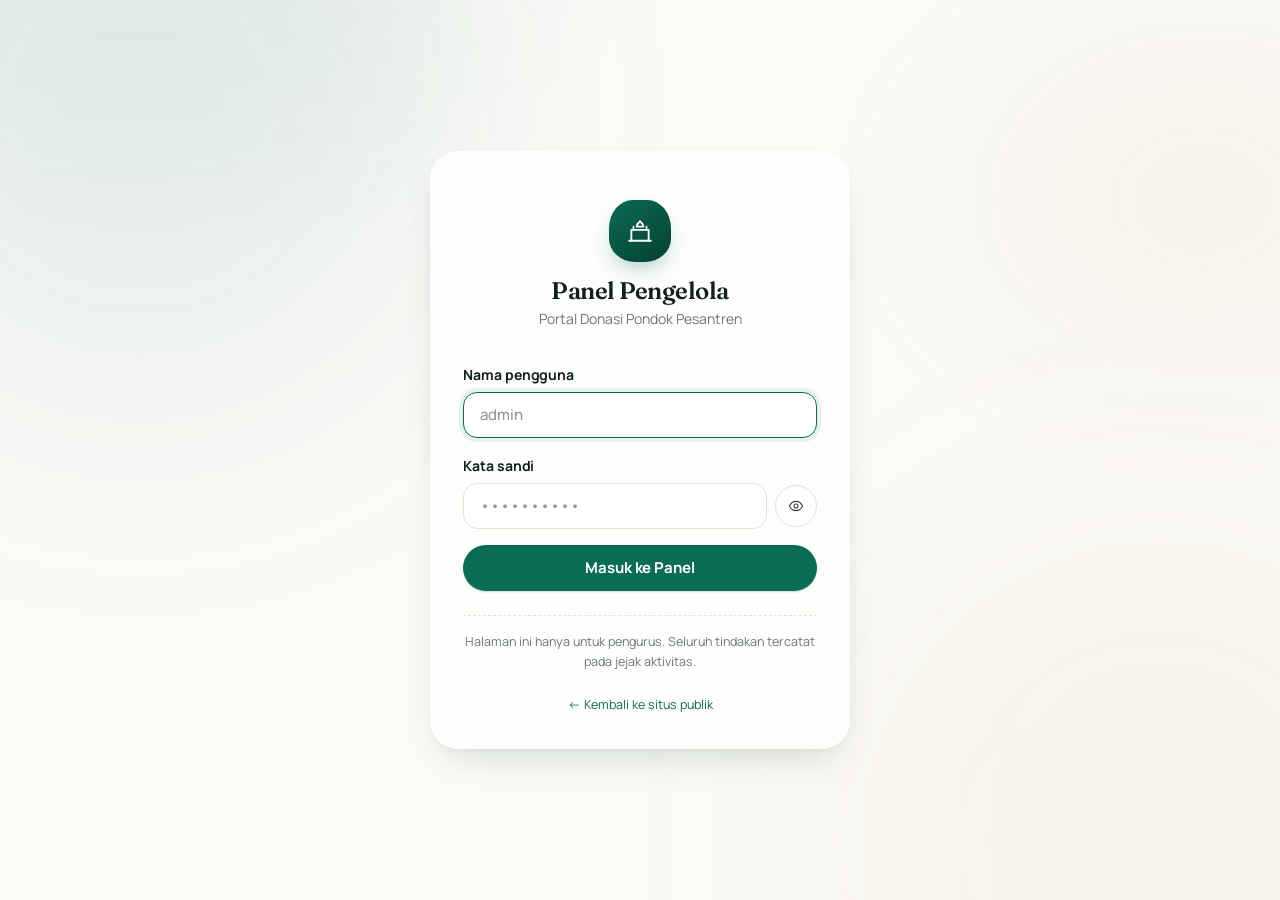
==== commit 2b1a40cd: "Versi 2" ====
--- a/panel/index.html
+++ b/panel/index.html
@@ -10,7 +10,7 @@
 
 <link rel="preconnect" href="https://fonts.googleapis.com">
 <link rel="preconnect" href="https://fonts.gstatic.com" crossorigin>
-<link href="https://fonts.googleapis.com/css2?family=Playfair+Display:wght@600;700&family=Plus+Jakarta+Sans:wght@400;500;600;700;800&display=swap" rel="stylesheet">
+<link href="https://fonts.googleapis.com/css2?family=Fraunces:opsz,wght@9..144,500;9..144,600;9..144,700&family=Manrope:wght@400;500;600;700;800&display=swap" rel="stylesheet">
 <link rel="stylesheet" href="../assets/css/base.css">
 <link rel="stylesheet" href="panel.css">
 </head>
--- a/assets/css/base.css
+++ b/assets/css/base.css
@@ -1,68 +1,81 @@
 /* ============================================================================
-   base.css — Fondasi Desain "Hikmah Modern Sanctuary"
+   base.css — Fondasi Desain "Hikmah Sanctuary"
    ----------------------------------------------------------------------------
-   Seluruh warna, ukuran huruf, jarak, dan lengkungan diambil langsung dari
-   DESIGN.md dan dipakai sebagai CSS variable. Berkas lain hanya MEMAKAI token
-   di sini, tidak pernah menulis nilai warna atau ukuran sendiri.
+   Seluruh warna, ukuran huruf, jarak, dan lengkungan hidup sebagai CSS
+   variable di sini. Berkas lain hanya MEMAKAI token ini; tidak ada warna
+   atau ukuran yang ditulis langsung di tempat lain.
+
+   Tiga keputusan yang menjadi watak tampilan ini:
+
+   1. Kanvasnya putih kertas hangat, bukan abu-abu dingin — meminjam ingatan
+      pada lembar kitab, bukan pada dasbor perangkat lunak.
+   2. Aksennya kuningan antik, bukan oranye amber. Oranye membuat halaman
+      donasi terasa seperti promosi; kuningan terasa seperti lembaga.
+   3. Angka rupiah diperlakukan sebagai tipografi, bukan sekadar teks:
+      selalu tabular, selalu satu tingkat lebih besar dari labelnya.
    ============================================================================ */
 
 /* ---------------------------------------------------------------- Token */
 :root {
   /* Kanvas & permukaan */
-  --canvas: #FAF9F6;
-  --canvas-alt: #F8FAFC;
+  --canvas: #FBFAF7;            /* putih kertas hangat */
+  --canvas-alt: #F5F3ED;        /* satu nada lebih dalam untuk bagian selang-seling */
   --permukaan: #FFFFFF;
-  --permukaan-lembut: #F1F5F9;
+  --permukaan-lembut: #F2F1EB;
 
   /* Warna merek */
-  --primer: #047857;
-  --primer-pekat: #005D42;
-  --primer-terang: #10B981;
-  --primer-samar: rgba(4, 120, 87, 0.10);
-  --emas: #D97706;
-  --emas-tua: #CA8A04;
-  --emas-samar: rgba(217, 119, 6, 0.12);
-
-  /* Teks */
-  --teks: #334155;
-  --teks-kuat: #0F172A;
-  --teks-redup: #64748B;
+  --primer: #0A6B57;            /* zamrud–toska tua */
+  --primer-pekat: #05402F;
+  --primer-terang: #159A74;
+  --primer-samar: rgba(10, 107, 87, 0.09);
+  --emas: #B0812F;              /* kuningan antik */
+  --emas-tua: #8A6220;          /* untuk teks kuningan di latar terang */
+  --emas-terang: #D9B45B;
+  --emas-samar: rgba(176, 129, 47, 0.12);
+
+  /* Teks — hitam kehijauan hangat, bukan abu kebiruan */
+  --teks: #3A443F;
+  --teks-kuat: #122019;
+  --teks-redup: #6B7772;
   --teks-balik: #FFFFFF;
 
   /* Garis & status */
-  --garis: #E2E8F0;
-  --garis-lembut: rgba(15, 23, 42, 0.06);
-  --sukses: #047857;
-  --sukses-latar: #ECFDF5;
-  --galat: #BA1A1A;
-  --galat-latar: #FFDAD6;
-  --ingat: #B45309;
-  --ingat-latar: #FEF3C7;
+  --garis: #E4E1D8;
+  --garis-lembut: rgba(18, 32, 25, 0.07);
+  --sukses: #0A6B57;
+  --sukses-latar: #E8F3EE;
+  --galat: #A8322A;
+  --galat-latar: #FBEAE7;
+  --ingat: #8A6220;
+  --ingat-latar: #FAF2DF;
 
   /* Kaca */
-  --kaca: rgba(255, 255, 255, 0.70);
-  --kaca-tepi: rgba(255, 255, 255, 0.50);
-  --kaca-tinggi: rgba(255, 255, 255, 0.85);
-  --blur: 16px;
-  --blur-tinggi: 24px;
+  --kaca: rgba(255, 255, 255, 0.72);
+  --kaca-tepi: rgba(255, 255, 255, 0.62);
+  --kaca-tinggi: rgba(255, 255, 255, 0.88);
+  --blur: 18px;
+  --blur-tinggi: 26px;
 
   /* Cahaya latar */
-  --sinar-primer: rgba(4, 120, 87, 0.08);
-  --sinar-emas: rgba(217, 119, 6, 0.06);
-
-  /* Bayangan */
-  --bayang-1: 0 10px 30px -10px rgba(4, 120, 87, 0.08);
-  --bayang-2: 0 20px 40px -15px rgba(2, 44, 34, 0.12), 0 0 1px 1px rgba(255, 255, 255, 0.8);
-  --bayang-tombol: 0 8px 20px -4px rgba(4, 120, 87, 0.35);
-  --bayang-emas: 0 8px 20px -4px rgba(217, 119, 6, 0.32);
+  --sinar-primer: rgba(10, 107, 87, 0.07);
+  --sinar-emas: rgba(176, 129, 47, 0.06);
+
+  /* Bayangan — satu tangga, dipakai konsisten sesuai ketinggian elemen */
+  --bayang-1: 0 1px 2px rgba(18, 32, 25, 0.04), 0 8px 24px -12px rgba(5, 64, 47, 0.14);
+  --bayang-2: 0 2px 4px rgba(18, 32, 25, 0.04), 0 18px 40px -16px rgba(5, 64, 47, 0.20);
+  --bayang-3: 0 4px 8px rgba(18, 32, 25, 0.05), 0 32px 64px -24px rgba(5, 64, 47, 0.28);
+  --bayang-tombol: 0 10px 24px -8px rgba(10, 107, 87, 0.45);
+  --bayang-emas: 0 10px 24px -8px rgba(176, 129, 47, 0.42);
 
   /* Lengkungan */
   --r-sm: 0.5rem;
-  --r-md: 1rem;
-  --r-lg: 1.5rem;
-  --r-xl: 2rem;
-  --r-2xl: 3rem;
+  --r-md: 0.875rem;
+  --r-lg: 1.25rem;
+  --r-xl: 1.75rem;
+  --r-2xl: 2.5rem;
   --r-pil: 9999px;
+  /* Lengkung mihrab — satu-satunya bentuk yang boleh mencolok */
+  --r-mihrab: 48% 48% var(--r-lg) var(--r-lg) / 32% 32% var(--r-lg) var(--r-lg);
 
   /* Jarak */
   --s-xs: 0.25rem;
@@ -73,61 +86,76 @@
   --s-2xl: 3rem;
   --s-3xl: 4.5rem;
   --tepi: 2rem;
-  --tepi-hp: 1rem;
+  --tepi-hp: 1.125rem;
   --selang: 1.5rem;
 
   /* Huruf */
-  --judul: 'Playfair Display', Georgia, 'Times New Roman', serif;
-  --badan: 'Plus Jakarta Sans', 'Inter', system-ui, -apple-system, 'Segoe UI', sans-serif;
-
-  --lebar-maks: 1280px;
-  --tinggi-navbar: 72px;
+  --judul: 'Fraunces', 'Iowan Old Style', Georgia, 'Times New Roman', serif;
+  --badan: 'Manrope', system-ui, -apple-system, 'Segoe UI', Roboto, sans-serif;
+
+  /* Gerak */
+  --gerak: cubic-bezier(.22, 1, .36, 1);
+
+  --lebar-maks: 1240px;
+  --tinggi-navbar: 76px;
 }
 
 /* ---------------------------------------------------------------- Gelap */
 :root[data-tema="gelap"] {
-  --canvas: #022C22;
-  --canvas-alt: #0F172A;
+  --canvas: #0A1512;
+  --canvas-alt: #0E1D18;
   --permukaan: rgba(255, 255, 255, 0.045);
-  --permukaan-lembut: rgba(255, 255, 255, 0.07);
-
-  --primer: #10B981;
-  --primer-pekat: #047857;
-  --primer-terang: #34D399;
-  --primer-samar: rgba(16, 185, 129, 0.14);
-  --emas: #F59E0B;
-  --emas-tua: #EAB308;
-  --emas-samar: rgba(245, 158, 11, 0.16);
-
-  --teks: #E2E8F0;
-  --teks-kuat: #F8FAFC;
-  --teks-redup: #94A3B8;
+  --permukaan-lembut: rgba(255, 255, 255, 0.075);
+
+  --primer: #3FBF99;
+  --primer-pekat: #0A6B57;
+  --primer-terang: #6FD9B9;
+  --primer-samar: rgba(63, 191, 153, 0.14);
+  --emas: #D9B45B;
+  --emas-tua: #E7CB86;
+  --emas-terang: #F0DCA8;
+  --emas-samar: rgba(217, 180, 91, 0.15);
+
+  --teks: #D6DEDA;
+  --teks-kuat: #F4F7F5;
+  --teks-redup: #94A49D;
 
   --garis: rgba(255, 255, 255, 0.12);
-  --garis-lembut: rgba(255, 255, 255, 0.08);
-  --sukses-latar: rgba(16, 185, 129, 0.14);
-  --galat: #FF8A80;
-  --galat-latar: rgba(255, 138, 128, 0.14);
-  --ingat: #FBBF24;
-  --ingat-latar: rgba(251, 191, 36, 0.14);
-
-  --kaca: rgba(255, 255, 255, 0.06);
-  --kaca-tepi: rgba(255, 255, 255, 0.12);
-  --kaca-tinggi: rgba(255, 255, 255, 0.10);
-
-  --sinar-primer: rgba(16, 185, 129, 0.10);
-  --sinar-emas: rgba(245, 158, 11, 0.07);
-
-  --bayang-1: 0 10px 30px -10px rgba(0, 0, 0, 0.5);
-  --bayang-2: 0 20px 40px -15px rgba(0, 0, 0, 0.55);
-  --bayang-tombol: 0 8px 20px -4px rgba(16, 185, 129, 0.28);
-  --bayang-emas: 0 8px 20px -4px rgba(245, 158, 11, 0.26);
+  --garis-lembut: rgba(255, 255, 255, 0.07);
+  --sukses-latar: rgba(63, 191, 153, 0.14);
+  --galat: #F19C93;
+  --galat-latar: rgba(241, 156, 147, 0.14);
+  --ingat: #E7CB86;
+  --ingat-latar: rgba(231, 203, 134, 0.13);
+
+  --kaca: rgba(255, 255, 255, 0.055);
+  --kaca-tepi: rgba(255, 255, 255, 0.11);
+  --kaca-tinggi: rgba(255, 255, 255, 0.09);
+
+  --sinar-primer: rgba(63, 191, 153, 0.09);
+  --sinar-emas: rgba(217, 180, 91, 0.06);
+
+  --bayang-1: 0 8px 24px -12px rgba(0, 0, 0, 0.6);
+  --bayang-2: 0 18px 40px -16px rgba(0, 0, 0, 0.66);
+  --bayang-3: 0 32px 64px -24px rgba(0, 0, 0, 0.7);
+  --bayang-tombol: 0 10px 24px -8px rgba(63, 191, 153, 0.3);
+  --bayang-emas: 0 10px 24px -8px rgba(217, 180, 91, 0.28);
 }
 
 /* ---------------------------------------------------------------- Dasar */
 *, *::before, *::after { box-sizing: border-box; }
 
-html { -webkit-text-size-adjust: 100%; scroll-behavior: smooth; }
+/* Atribut hidden harus selalu menang atas display milik kelas.
+   Tanpa baris ini, elemen seperti .pesan atau .panel-kerangka tetap
+   tampil walau sudah diberi atribut hidden — penyebab panel bocor di
+   bawah layar masuk dan kotak galat kosong yang muncul tanpa isi. */
+[hidden] { display: none !important; }
+
+html {
+  -webkit-text-size-adjust: 100%;
+  scroll-behavior: smooth;
+  scroll-padding-top: calc(var(--tinggi-navbar) + 1rem);
+}
 
 body {
   margin: 0;
@@ -135,8 +163,10 @@
   color: var(--teks);
   font-family: var(--badan);
   font-size: 16px;
-  line-height: 1.6;
+  line-height: 1.65;
+  font-optical-sizing: auto;
   -webkit-font-smoothing: antialiased;
+  -moz-osx-font-smoothing: grayscale;
   overflow-x: hidden;
 }
 
@@ -148,46 +178,56 @@
   z-index: 0;
   pointer-events: none;
   background:
-    radial-gradient(60rem 40rem at 12% -8%, var(--sinar-primer), transparent 62%),
-    radial-gradient(48rem 36rem at 92% 26%, var(--sinar-emas), transparent 60%),
-    radial-gradient(56rem 44rem at 28% 92%, var(--sinar-primer), transparent 64%);
+    radial-gradient(56rem 38rem at 10% -10%, var(--sinar-primer), transparent 60%),
+    radial-gradient(44rem 34rem at 94% 22%, var(--sinar-emas), transparent 58%);
 }
 :root[data-tema="gelap"] body {
-  background: linear-gradient(170deg, #022C22 0%, #04362A 45%, #0F172A 100%);
+  background: linear-gradient(168deg, #0A1512 0%, #0C2019 48%, #0A1512 100%);
   background-attachment: fixed;
 }
 
+/* ---------------------------------------------------------------- Tipografi */
 h1, h2, h3, h4 {
   font-family: var(--judul);
   color: var(--teks-kuat);
-  font-weight: 700;
+  font-weight: 600;
   margin: 0 0 var(--s-sm);
-  line-height: 1.2;
-  letter-spacing: -0.015em;
-}
-h1 { font-size: clamp(2.125rem, 5vw, 3.5rem); line-height: 1.12; letter-spacing: -0.02em; }
-h2 { font-size: clamp(1.75rem, 3.4vw, 2.5rem); }
-h3 { font-size: 1.75rem; }
-h4 { font-family: var(--badan); font-size: 1.375rem; font-weight: 700; }
-
-p { margin: 0 0 var(--s-md); }
+  line-height: 1.16;
+  letter-spacing: -0.012em;
+  font-variation-settings: 'SOFT' 0, 'WONK' 0;
+}
+h1 {
+  font-size: clamp(2.25rem, 5.2vw, 3.75rem);
+  line-height: 1.06;
+  letter-spacing: -0.022em;
+  font-weight: 600;
+}
+h2 { font-size: clamp(1.75rem, 3.2vw, 2.5rem); letter-spacing: -0.018em; }
+h3 { font-size: clamp(1.25rem, 2vw, 1.5rem); }
+h4 { font-family: var(--badan); font-size: 1.125rem; font-weight: 700; letter-spacing: -0.005em; }
+
+p { margin: 0 0 var(--s-md); max-width: 72ch; }
 a { color: var(--primer); text-decoration: none; }
-a:hover { text-decoration: underline; }
+a:hover { text-decoration: underline; text-underline-offset: 3px; }
 img { max-width: 100%; display: block; }
-
-/* Angka donasi tidak boleh bergeser saat berubah */
+b, strong { font-weight: 700; color: var(--teks-kuat); }
+
+/* Angka donasi tidak boleh bergeser saat berubah, dan selalu sedikit lebih
+   rapat daripada teks biasa supaya nominal terbaca sebagai satu kesatuan. */
 .angka, .nominal, .statistik-nilai, .progres-teks, td.angka {
   font-variant-numeric: tabular-nums;
   font-feature-settings: 'tnum' 1;
+  letter-spacing: -0.012em;
 }
 
 ::selection { background: var(--primer); color: #fff; }
 
 :focus-visible {
-  outline: 3px solid var(--primer);
-  outline-offset: 2px;
+  outline: 2.5px solid var(--primer);
+  outline-offset: 3px;
   border-radius: var(--r-sm);
 }
+:root[data-tema="gelap"] :focus-visible { outline-color: var(--primer-terang); }
 
 /* ---------------------------------------------------------------- Tata letak */
 .wadah {
@@ -204,7 +244,7 @@
 @media (min-width: 768px) { .bagian { padding: var(--s-3xl) 0; } }
 
 .bagian-alt { background: var(--canvas-alt); }
-:root[data-tema="gelap"] .bagian-alt { background: rgba(255, 255, 255, 0.02); }
+:root[data-tema="gelap"] .bagian-alt { background: rgba(255, 255, 255, 0.022); }
 
 .kisi { display: grid; gap: var(--selang); }
 .kisi-2 { grid-template-columns: 1fr; }
@@ -227,80 +267,96 @@
 .kaca {
   background: var(--kaca);
   border: 1px solid var(--kaca-tepi);
-  backdrop-filter: blur(var(--blur));
-  -webkit-backdrop-filter: blur(var(--blur));
+  backdrop-filter: blur(var(--blur)) saturate(140%);
+  -webkit-backdrop-filter: blur(var(--blur)) saturate(140%);
   border-radius: var(--r-lg);
   box-shadow: var(--bayang-1);
 }
 .kaca-tinggi {
   background: var(--kaca-tinggi);
   border: 1px solid var(--kaca-tepi);
-  backdrop-filter: blur(var(--blur-tinggi));
-  -webkit-backdrop-filter: blur(var(--blur-tinggi));
+  backdrop-filter: blur(var(--blur-tinggi)) saturate(150%);
+  -webkit-backdrop-filter: blur(var(--blur-tinggi)) saturate(150%);
   border-radius: var(--r-lg);
   box-shadow: var(--bayang-2);
 }
 :root[data-tema="gelap"] .kaca,
-:root[data-tema="gelap"] .kaca-tinggi { box-shadow: var(--bayang-1), inset 0 1px 1px rgba(255, 255, 255, 0.08); }
+:root[data-tema="gelap"] .kaca-tinggi {
+  box-shadow: var(--bayang-1), inset 0 1px 1px rgba(255, 255, 255, 0.07);
+}
 
 .kartu {
   background: var(--permukaan);
   border: 1px solid var(--garis);
   border-radius: var(--r-lg);
   box-shadow: var(--bayang-1);
-  transition: box-shadow .25s ease, transform .25s ease;
-}
-.kartu-naik:hover { box-shadow: var(--bayang-2); transform: translateY(-3px); }
+  transition: box-shadow .3s var(--gerak), transform .3s var(--gerak), border-color .3s ease;
+}
+.kartu-naik:hover {
+  box-shadow: var(--bayang-2);
+  transform: translateY(-4px);
+  border-color: var(--primer-samar);
+}
+.kartu-naik:active { transform: translateY(-1px) scale(.995); }
 .kartu-isi { padding: var(--s-lg); }
 
 /* ---------------------------------------------------------------- Tombol */
 .tombol {
+  position: relative;
   display: inline-flex;
   align-items: center;
   justify-content: center;
-  gap: var(--s-sm);
-  padding: 0.8rem 1.6rem;
+  gap: 0.55rem;
+  min-height: 46px;
+  padding: 0.75rem 1.5rem;
   border-radius: var(--r-pil);
   border: 1.5px solid transparent;
   font-family: var(--badan);
   font-size: 0.9375rem;
-  font-weight: 600;
-  letter-spacing: 0.01em;
+  font-weight: 700;
+  letter-spacing: -0.005em;
   cursor: pointer;
   text-decoration: none;
-  transition: transform .18s ease, box-shadow .25s ease, background .2s ease, color .2s ease;
   line-height: 1.2;
-}
-.tombol:hover { text-decoration: none; }
-.tombol:active { transform: scale(0.98); }
-.tombol[disabled], .tombol[aria-disabled="true"] { opacity: .55; cursor: not-allowed; transform: none; }
-
-.tombol-primer { background: var(--primer); color: #fff; }
-.tombol-primer:hover { box-shadow: var(--bayang-tombol); }
-:root[data-tema="gelap"] .tombol-primer { color: #03241B; }
+  transition: transform .22s var(--gerak), box-shadow .28s var(--gerak),
+              background .22s ease, color .22s ease, border-color .22s ease;
+}
+.tombol:hover { text-decoration: none; transform: translateY(-2px); }
+.tombol:active { transform: translateY(0) scale(0.97); transition-duration: .08s; }
+.tombol[disabled], .tombol[aria-disabled="true"] {
+  opacity: .5; cursor: not-allowed; transform: none; box-shadow: none;
+}
+
+.tombol-primer { background: var(--primer); color: #fff; box-shadow: 0 1px 2px rgba(5, 64, 47, .2); }
+.tombol-primer:hover { background: var(--primer-pekat); box-shadow: var(--bayang-tombol); }
+:root[data-tema="gelap"] .tombol-primer { color: #04231B; }
+:root[data-tema="gelap"] .tombol-primer:hover { background: var(--primer-terang); }
 
 .tombol-emas {
-  background: linear-gradient(100deg, var(--emas), var(--emas-tua));
-  color: #fff;
-}
-:root[data-tema="gelap"] .tombol-emas { color: #2F1500; }
+  background: linear-gradient(118deg, var(--emas-terang) -10%, var(--emas) 55%, var(--emas-tua) 120%);
+  color: #FFFDF7;
+  box-shadow: 0 1px 2px rgba(90, 64, 16, .22);
+}
+:root[data-tema="gelap"] .tombol-emas { color: #2A1D04; }
 .tombol-emas:hover { box-shadow: var(--bayang-emas); }
 
 .tombol-hantu {
   background: transparent;
   color: var(--primer);
-  border-color: var(--primer);
-}
-.tombol-hantu:hover { background: var(--primer-samar); }
+  border-color: var(--primer);              /* cadangan untuk peramban lama */
+  border-color: color-mix(in srgb, var(--primer) 38%, transparent);
+}
+.tombol-hantu:hover { background: var(--primer-samar); border-color: var(--primer); }
 
 .tombol-lembut {
   background: var(--permukaan);
-  color: var(--teks);
+  color: var(--teks-kuat);
   border-color: var(--garis);
-}
-.tombol-lembut:hover { background: var(--permukaan-lembut); }
-
-.tombol-kecil { padding: 0.5rem 1rem; font-size: 0.8125rem; }
+  box-shadow: var(--bayang-1);
+}
+.tombol-lembut:hover { background: var(--permukaan-lembut); box-shadow: var(--bayang-2); }
+
+.tombol-kecil { min-height: 36px; padding: 0.45rem 1rem; font-size: 0.8125rem; }
 .tombol-penuh { width: 100%; }
 
 .tombol-bulat {
@@ -311,97 +367,128 @@
   color: var(--teks);
   display: inline-flex; align-items: center; justify-content: center;
   cursor: pointer;
-}
-.tombol-bulat:hover { background: var(--permukaan-lembut); }
+  transition: background .2s ease, color .2s ease, transform .18s var(--gerak), box-shadow .22s ease;
+}
+.tombol-bulat:hover { background: var(--permukaan-lembut); color: var(--primer); transform: translateY(-1px); }
+.tombol-bulat:active { transform: scale(0.93); }
 
 /* ---------------------------------------------------------------- Lencana */
 .lencana {
   display: inline-flex;
   align-items: center;
-  gap: var(--s-xs);
-  padding: 0.3rem 0.75rem;
+  gap: 0.3rem;
+  padding: 0.28rem 0.7rem;
   border-radius: var(--r-pil);
   font-size: 0.75rem;
   font-weight: 700;
-  letter-spacing: 0.03em;
+  letter-spacing: -0.003em;
   background: var(--primer-samar);
   color: var(--primer);
   white-space: nowrap;
 }
-.lencana-emas { background: var(--emas-samar); color: var(--emas); }
+.lencana-emas { background: var(--emas-samar); color: var(--emas-tua); }
+:root[data-tema="gelap"] .lencana-emas { color: var(--emas); }
 .lencana-netral { background: var(--permukaan-lembut); color: var(--teks-redup); }
 .lencana-sukses { background: var(--sukses-latar); color: var(--sukses); }
 .lencana-ingat { background: var(--ingat-latar); color: var(--ingat); }
 .lencana-galat { background: var(--galat-latar); color: var(--galat); }
 
+/* Label kecil di atas judul bagian.
+   Sengaja TIDAK huruf besar semua: versi kapital membuat halaman terasa
+   seperti templat pemasaran, sedangkan lembaga ini berbicara dengan tenang. */
 .label-atas {
-  font-size: 0.6875rem;
+  font-family: var(--badan);
+  font-size: 0.8125rem;
   font-weight: 700;
-  letter-spacing: 0.12em;
-  text-transform: uppercase;
-  color: var(--primer);
-  margin-bottom: var(--s-xs);
-  display: block;
-}
+  letter-spacing: 0.005em;
+  color: var(--emas-tua);
+  margin-bottom: 0.45rem;
+  display: flex;
+  align-items: center;
+  gap: 0.55rem;
+}
+.label-atas::before {
+  content: '';
+  width: 1.6rem; height: 2px; flex: none;
+  border-radius: var(--r-pil);
+  background: currentColor;
+  opacity: .55;
+}
+:root[data-tema="gelap"] .label-atas { color: var(--emas); }
 
 /* ---------------------------------------------------------------- Formulir */
 .bidang { display: flex; flex-direction: column; gap: 0.375rem; margin-bottom: var(--s-md); }
 .bidang > label {
-  font-size: 0.8125rem;
-  font-weight: 600;
-  color: var(--teks);
-  letter-spacing: 0.01em;
-}
-.bidang .bantu { font-size: 0.75rem; color: var(--teks-redup); }
-.bidang .galat-pesan { font-size: 0.75rem; color: var(--galat); font-weight: 600; }
+  font-size: 0.875rem;
+  font-weight: 700;
+  color: var(--teks-kuat);
+  letter-spacing: -0.004em;
+}
+.bidang .bantu { font-size: 0.8125rem; color: var(--teks-redup); line-height: 1.5; }
+.bidang .galat-pesan { font-size: 0.8125rem; color: var(--galat); font-weight: 700; }
 .wajib { color: var(--galat); }
 
 input[type="text"], input[type="email"], input[type="tel"], input[type="number"],
 input[type="date"], input[type="search"], input[type="password"], select, textarea {
   width: 100%;
-  padding: 0.75rem 1rem;
+  min-height: 46px;
+  padding: 0.7rem 1rem;
   font-family: var(--badan);
   font-size: 0.9375rem;
-  color: var(--teks);
+  font-weight: 500;
+  color: var(--teks-kuat);
   background: var(--permukaan);
   border: 1.5px solid var(--garis);
   border-radius: var(--r-md);
-  transition: border-color .2s ease, box-shadow .2s ease;
-}
-textarea { border-radius: var(--r-md); resize: vertical; min-height: 92px; }
+  transition: border-color .2s ease, box-shadow .2s ease, background .2s ease;
+}
+textarea { resize: vertical; min-height: 96px; line-height: 1.6; }
+input:hover, select:hover, textarea:hover {
+  border-color: var(--teks-redup);          /* cadangan untuk peramban lama */
+  border-color: color-mix(in srgb, var(--primer) 32%, var(--garis));
+}
 input:focus, select:focus, textarea:focus {
   outline: none;
   border-color: var(--primer);
-  box-shadow: 0 0 0 3px var(--primer-samar);
+  box-shadow: 0 0 0 4px var(--primer-samar);
 }
 input[aria-invalid="true"], textarea[aria-invalid="true"] { border-color: var(--galat); }
-input::placeholder, textarea::placeholder { color: var(--teks-redup); opacity: .8; }
+input[aria-invalid="true"]:focus, textarea[aria-invalid="true"]:focus {
+  box-shadow: 0 0 0 4px var(--galat-latar);
+}
+input::placeholder, textarea::placeholder { color: var(--teks-redup); opacity: .75; }
 
 .centang { display: flex; align-items: flex-start; gap: var(--s-sm); cursor: pointer; }
-.centang input { width: 18px; height: 18px; accent-color: var(--primer); margin-top: 2px; flex: none; cursor: pointer; }
-.centang span { font-size: 0.8125rem; color: var(--teks); }
+.centang input { width: 19px; height: 19px; accent-color: var(--primer); margin-top: 2px; flex: none; cursor: pointer; }
+.centang span { font-size: 0.875rem; color: var(--teks); line-height: 1.55; }
 
 /* Chip nominal cepat */
 .chip-nominal {
-  padding: 0.65rem 0.5rem;
-  border-radius: var(--r-pil);
-  border: 1.5px solid var(--kaca-tepi);
-  background: var(--kaca);
-  color: var(--teks);
-  font-weight: 600;
+  padding: 0.6rem 0.5rem;
+  border-radius: var(--r-pil);
+  border: 1.5px solid var(--garis);
+  background: var(--permukaan);
+  color: var(--teks-kuat);
+  font-weight: 700;
   font-size: 0.875rem;
   font-variant-numeric: tabular-nums;
+  letter-spacing: -0.01em;
   cursor: pointer;
-  transition: all .18s ease;
-}
-.chip-nominal:hover { border-color: var(--primer); color: var(--primer); }
+  transition: border-color .2s ease, color .2s ease, background .2s ease,
+              transform .18s var(--gerak), box-shadow .22s ease;
+}
+.chip-nominal:hover {
+  border-color: var(--primer); color: var(--primer);
+  transform: translateY(-2px); box-shadow: var(--bayang-1);
+}
+.chip-nominal:active { transform: scale(0.96); }
 .chip-nominal[aria-pressed="true"] {
   background: var(--primer);
   color: #fff;
   border-color: var(--primer);
-  box-shadow: 0 0 0 2px var(--primer), 0 4px 12px rgba(4, 120, 87, .2);
-}
-:root[data-tema="gelap"] .chip-nominal[aria-pressed="true"] { color: #03241B; }
+  box-shadow: var(--bayang-tombol);
+}
+:root[data-tema="gelap"] .chip-nominal[aria-pressed="true"] { color: #04231B; }
 
 /* Tab kategori bergaya pil */
 .tab-pil {
@@ -409,77 +496,85 @@
   gap: 2px;
   padding: 4px;
   border-radius: var(--r-pil);
-  background: rgba(15, 23, 42, 0.04);
+  background: var(--permukaan-lembut);
+  border: 1px solid var(--garis-lembut);
   overflow-x: auto;
   max-width: 100%;
   scrollbar-width: none;
 }
 .tab-pil::-webkit-scrollbar { display: none; }
-:root[data-tema="gelap"] .tab-pil { background: rgba(255, 255, 255, 0.05); }
 .tab-pil button {
-  padding: 0.5rem 1rem;
+  padding: 0.5rem 1.1rem;
+  min-height: 38px;
   border: 0;
   border-radius: var(--r-pil);
   background: transparent;
   color: var(--teks-redup);
   font-family: var(--badan);
-  font-size: 0.8125rem;
-  font-weight: 600;
+  font-size: 0.8438rem;
+  font-weight: 700;
+  letter-spacing: -0.005em;
   cursor: pointer;
   white-space: nowrap;
-  transition: all .2s ease;
-}
-.tab-pil button:hover { color: var(--teks); }
+  transition: color .2s ease, background .25s var(--gerak), box-shadow .25s ease;
+}
+.tab-pil button:hover { color: var(--teks-kuat); }
+.tab-pil button:active { transform: scale(0.97); }
 .tab-pil button[aria-selected="true"] {
   background: var(--permukaan);
   color: var(--primer);
-  box-shadow: 0 2px 8px rgba(0, 0, 0, .06);
-}
-:root[data-tema="gelap"] .tab-pil button[aria-selected="true"] { background: rgba(255, 255, 255, .12); }
+  box-shadow: var(--bayang-1);
+}
+:root[data-tema="gelap"] .tab-pil button[aria-selected="true"] { background: rgba(255, 255, 255, .11); }
 
 /* ---------------------------------------------------------------- Progres */
 .progres {
-  height: 8px;
+  height: 9px;
   border-radius: var(--r-pil);
   background: var(--permukaan-lembut);
   overflow: hidden;
+  box-shadow: inset 0 1px 2px rgba(18, 32, 25, .06);
 }
 .progres > i {
   display: block;
   height: 100%;
   border-radius: var(--r-pil);
-  background: linear-gradient(90deg, var(--primer), var(--primer-terang));
+  background: linear-gradient(90deg, var(--primer-pekat), var(--primer) 55%, var(--primer-terang));
   width: 0;
-  transition: width .9s cubic-bezier(.22, 1, .36, 1);
-}
-.progres-emas > i { background: linear-gradient(90deg, var(--emas), var(--emas-tua)); }
+  transition: width 1.1s var(--gerak);
+}
+.progres-emas > i { background: linear-gradient(90deg, var(--emas-tua), var(--emas) 55%, var(--emas-terang)); }
 
 /* ---------------------------------------------------------------- Ikon */
-.ikon { width: 20px; height: 20px; flex: none; fill: none; stroke: currentColor; stroke-width: 1.8; stroke-linecap: round; stroke-linejoin: round; }
+.ikon { width: 20px; height: 20px; flex: none; fill: none; stroke: currentColor; stroke-width: 1.7; stroke-linecap: round; stroke-linejoin: round; }
 .ikon-sm { width: 16px; height: 16px; }
 .ikon-lg { width: 26px; height: 26px; }
 .ikon-wadah {
   width: 48px; height: 48px;
-  border-radius: var(--r-pil);
+  border-radius: 38% 38% 42% 42% / 44% 44% 38% 38%;   /* kubah lembut */
   display: inline-flex; align-items: center; justify-content: center;
   background: var(--primer-samar); color: var(--primer);
   flex: none;
 }
-.ikon-wadah-emas { background: var(--emas-samar); color: var(--emas); }
+.ikon-wadah-emas { background: var(--emas-samar); color: var(--emas-tua); }
+:root[data-tema="gelap"] .ikon-wadah-emas { color: var(--emas); }
 
 /* ---------------------------------------------------------------- Pesan */
 .pesan {
   display: flex;
-  gap: var(--s-sm);
+  gap: 0.65rem;
   padding: var(--s-md);
   border-radius: var(--r-md);
   font-size: 0.875rem;
+  line-height: 1.55;
   border: 1px solid transparent;
-}
-.pesan-info { background: var(--primer-samar); color: var(--primer); border-color: var(--primer-samar); }
-.pesan-ingat { background: var(--ingat-latar); color: var(--ingat); }
-.pesan-galat { background: var(--galat-latar); color: var(--galat); }
-.pesan-sukses { background: var(--sukses-latar); color: var(--sukses); }
+  align-items: flex-start;
+}
+.pesan-info { background: var(--primer-samar); color: var(--primer-pekat); border-color: var(--primer-samar); }
+:root[data-tema="gelap"] .pesan-info { color: var(--primer-terang); }
+.pesan-ingat { background: var(--ingat-latar); color: var(--ingat); border-color: var(--emas-samar); }
+.pesan-galat { background: var(--galat-latar); color: var(--galat); border-color: rgba(168, 50, 42, .18); }
+.pesan-sukses { background: var(--sukses-latar); color: var(--sukses); border-color: var(--primer-samar); }
 
 /* Toast */
 #toast-wadah {
@@ -501,27 +596,51 @@
   background: var(--teks-kuat);
   color: #fff;
   font-size: 0.875rem;
-  box-shadow: var(--bayang-2);
+  font-weight: 500;
+  box-shadow: var(--bayang-3);
   display: flex;
   gap: var(--s-sm);
   align-items: flex-start;
-  animation: naik .28s cubic-bezier(.22, 1, .36, 1);
+  animation: naik .32s var(--gerak);
 }
 .toast-galat { background: var(--galat); }
-.toast-sukses { background: var(--primer); }
-@keyframes naik { from { opacity: 0; transform: translateY(12px); } to { opacity: 1; transform: none; } }
+.toast-sukses { background: var(--primer-pekat); }
+@keyframes naik { from { opacity: 0; transform: translateY(14px) scale(.98); } to { opacity: 1; transform: none; } }
 
 /* ---------------------------------------------------------------- Rangka muat */
 .rangka {
   background: linear-gradient(90deg, var(--permukaan-lembut) 25%, var(--garis) 37%, var(--permukaan-lembut) 63%);
   background-size: 400% 100%;
-  animation: geser 1.4s ease infinite;
+  animation: geser 1.5s ease infinite;
   border-radius: var(--r-sm);
   color: transparent !important;
 }
 @keyframes geser { from { background-position: 100% 50%; } to { background-position: 0 50%; } }
 .rangka-baris { height: 14px; margin-bottom: 8px; }
 .rangka-kartu { height: 320px; border-radius: var(--r-lg); }
+
+/* ---------------------------------------------------------------- Ungkap
+   Satu gerakan pendek saat bagian pertama kali terlihat. Jaraknya sengaja
+   kecil (14px) dan hanya sekali — bukan untuk menghibur, melainkan untuk
+   memberi tahu mata bahwa ada bagian baru yang masuk. */
+.ungkap {
+  opacity: 0;
+  transform: translateY(14px);
+  transition: opacity .55s var(--gerak), transform .55s var(--gerak);
+  will-change: opacity, transform;
+}
+.ungkap-tampil { opacity: 1; transform: none; }
+.ungkap-tunda-1 { transition-delay: .06s; }
+.ungkap-tunda-2 { transition-delay: .12s; }
+.ungkap-tunda-3 { transition-delay: .18s; }
+
+/* Pergantian isi setelah menyaring kategori */
+@keyframes masukHalus { from { opacity: 0; transform: translateY(10px); } to { opacity: 1; transform: none; } }
+.masuk-halus > * { animation: masukHalus .42s var(--gerak) backwards; }
+.masuk-halus > *:nth-child(2) { animation-delay: .05s; }
+.masuk-halus > *:nth-child(3) { animation-delay: .1s; }
+.masuk-halus > *:nth-child(4) { animation-delay: .15s; }
+.masuk-halus > *:nth-child(n+5) { animation-delay: .2s; }
 
 /* ---------------------------------------------------------------- Lain-lain */
 .sr-only {
@@ -531,19 +650,20 @@
 .lewati {
   position: absolute; top: -60px; left: 16px; z-index: 300;
   background: var(--primer); color: #fff; padding: 0.7rem 1.2rem;
-  border-radius: var(--r-pil); font-weight: 600;
+  border-radius: var(--r-pil); font-weight: 700;
 }
 .lewati:focus { top: 12px; }
 
+.potong-1 { display: -webkit-box; -webkit-line-clamp: 1; -webkit-box-orient: vertical; overflow: hidden; }
 .potong-2 { display: -webkit-box; -webkit-line-clamp: 2; -webkit-box-orient: vertical; overflow: hidden; }
 .potong-3 { display: -webkit-box; -webkit-line-clamp: 3; -webkit-box-orient: vertical; overflow: hidden; }
 
 .redup { color: var(--teks-redup); }
-.kecil { font-size: 0.8125rem; }
-.mini { font-size: 0.75rem; }
+.kecil { font-size: 0.875rem; }
+.mini { font-size: 0.78125rem; }
 .tebal { font-weight: 700; }
 .tengah { text-align: center; }
-.mono { font-family: ui-monospace, 'SF Mono', 'JetBrains Mono', Menlo, monospace; letter-spacing: 0.02em; }
+.mono { font-family: ui-monospace, 'SF Mono', 'JetBrains Mono', Menlo, monospace; letter-spacing: 0.01em; font-size: .9em; }
 
 hr.pemisah { border: 0; border-top: 1px solid var(--garis); margin: var(--s-lg) 0; }
 
@@ -554,4 +674,5 @@
     transition-duration: .001ms !important;
     scroll-behavior: auto !important;
   }
-}
+  .ungkap { opacity: 1; transform: none; }
+}
--- a/panel/panel.css
+++ b/panel/panel.css
@@ -38,11 +38,11 @@
 
 .masuk-kepala { text-align: center; margin-bottom: var(--s-xl); }
 .masuk-lambang {
-  width: 60px; height: 60px;
+  width: 62px; height: 62px;
   margin: 0 auto var(--s-md);
   display: grid; place-items: center;
-  border-radius: var(--r-md);
-  background: linear-gradient(140deg, var(--primer), var(--primer-pekat));
+  border-radius: 38% 38% 42% 42% / 46% 46% 38% 38%;   /* kubah, sama dengan situs publik */
+  background: linear-gradient(145deg, var(--primer), var(--primer-pekat));
   color: #fff;
   box-shadow: var(--bayang-tombol);
   overflow: hidden;
@@ -85,10 +85,10 @@
   min-height: var(--tinggi-navbar);
 }
 .sisi-lambang {
-  width: 38px; height: 38px; flex: none;
+  width: 40px; height: 40px; flex: none;
   display: grid; place-items: center;
-  border-radius: 11px;
-  background: linear-gradient(140deg, var(--primer), var(--primer-pekat));
+  border-radius: 38% 38% 42% 42% / 46% 46% 38% 38%;
+  background: linear-gradient(145deg, var(--primer), var(--primer-pekat));
   color: #fff;
   overflow: hidden;
 }
@@ -97,9 +97,9 @@
 
 .sisi-menu { flex: 1; overflow-y: auto; padding: var(--s-md) var(--s-sm); }
 .sisi-grup {
-  font-size: .625rem; font-weight: 800; letter-spacing: .14em; text-transform: uppercase;
+  font-size: .75rem; font-weight: 700; letter-spacing: -0.003em;
   color: var(--teks-redup);
-  padding: var(--s-md) var(--s-md) .4rem;
+  padding: var(--s-md) var(--s-md) .35rem;
 }
 .sisi-menu a {
   display: flex; align-items: center; gap: .65rem;
@@ -147,7 +147,7 @@
   -webkit-backdrop-filter: blur(var(--blur));
   border-bottom: 1px solid var(--garis);
 }
-.bar h1 { font-size: 1.25rem; margin: 0; line-height: 1.2; }
+.bar h1 { font-size: 1.375rem; margin: 0; line-height: 1.2; }
 
 .isi { padding: var(--s-lg); flex: 1; }
 .isi:focus { outline: none; }
@@ -173,7 +173,7 @@
   display: flex; align-items: center; gap: var(--s-sm); flex-wrap: wrap;
   margin-bottom: var(--s-md);
 }
-.kartu-kepala h2 { font-size: 1.0625rem; margin: 0; font-family: var(--badan); font-weight: 700; }
+.kartu-kepala h2 { font-size: 1.0625rem; margin: 0; font-family: var(--badan); font-weight: 700; letter-spacing: -0.012em; }
 .kartu-kepala .aksi { margin-left: auto; display: flex; gap: .4rem; flex-wrap: wrap; }
 
 /* ---- KPI ---- */
@@ -193,16 +193,21 @@
 }
 .kpi-label { font-size: .75rem; font-weight: 700; color: var(--teks-redup); letter-spacing: .02em; }
 .kpi-nilai {
-  font-size: clamp(1.25rem, 2.6vw, 1.75rem);
-  font-weight: 800; color: var(--teks-kuat);
+  font-family: var(--judul); font-weight: 600;
+  font-size: clamp(1.375rem, 2.6vw, 1.875rem);
+  color: var(--teks-kuat); line-height: 1.1;
   font-variant-numeric: tabular-nums; letter-spacing: -.02em;
   position: relative;
 }
 .kpi-kaki { font-size: .75rem; color: var(--teks-redup); position: relative; }
 .kpi-naik { color: var(--sukses); font-weight: 700; }
 .kpi-turun { color: var(--galat); font-weight: 700; }
-.kpi-klik { cursor: pointer; text-align: left; width: 100%; font-family: inherit; }
-.kpi-klik:hover { border-color: var(--primer); }
+.kpi-klik {
+  cursor: pointer; text-align: left; width: 100%; font-family: inherit;
+  transition: border-color .25s ease, transform .25s var(--gerak), box-shadow .25s var(--gerak);
+}
+.kpi-klik:hover { border-color: var(--primer); transform: translateY(-3px); box-shadow: var(--bayang-2); }
+.kpi-klik:active { transform: translateY(0) scale(.99); }
 
 /* ---- Tabel ---- */
 .tabel-bungkus {
@@ -214,7 +219,7 @@
 table.tabel { width: 100%; border-collapse: collapse; font-size: .8125rem; }
 table.tabel th {
   text-align: left; font-weight: 700; color: var(--teks-redup);
-  font-size: .6875rem; letter-spacing: .08em; text-transform: uppercase;
+  font-size: .78125rem; letter-spacing: -0.003em;
   padding: .7rem .85rem; background: var(--permukaan-lembut);
   border-bottom: 1px solid var(--garis); white-space: nowrap;
 }
@@ -319,8 +324,18 @@
 
 .batang { display: flex; flex-direction: column; gap: .7rem; }
 .batang-butir { display: grid; grid-template-columns: 1fr auto; gap: .25rem .75rem; font-size: .8125rem; }
-.batang-rel { grid-column: 1 / -1; height: 8px; border-radius: var(--r-pil); background: var(--permukaan-lembut); overflow: hidden; }
-.batang-isi { height: 100%; border-radius: var(--r-pil); background: linear-gradient(90deg, var(--primer), var(--primer-terang)); transition: width .8s cubic-bezier(.22,1,.36,1); }
+.batang-rel {
+  grid-column: 1 / -1; height: 9px;
+  border-radius: var(--r-pil);
+  background: var(--permukaan-lembut);
+  box-shadow: inset 0 1px 2px rgba(18, 32, 25, .08);
+  overflow: hidden;
+}
+.batang-isi {
+  height: 100%; border-radius: var(--r-pil);
+  background: linear-gradient(90deg, var(--primer-pekat), var(--primer) 60%, var(--primer-terang));
+  transition: width .9s var(--gerak);
+}
 
 /* ---- Potongan kecil ---- */
 .sela { display: flex; align-items: center; justify-content: space-between; gap: var(--s-sm); }
